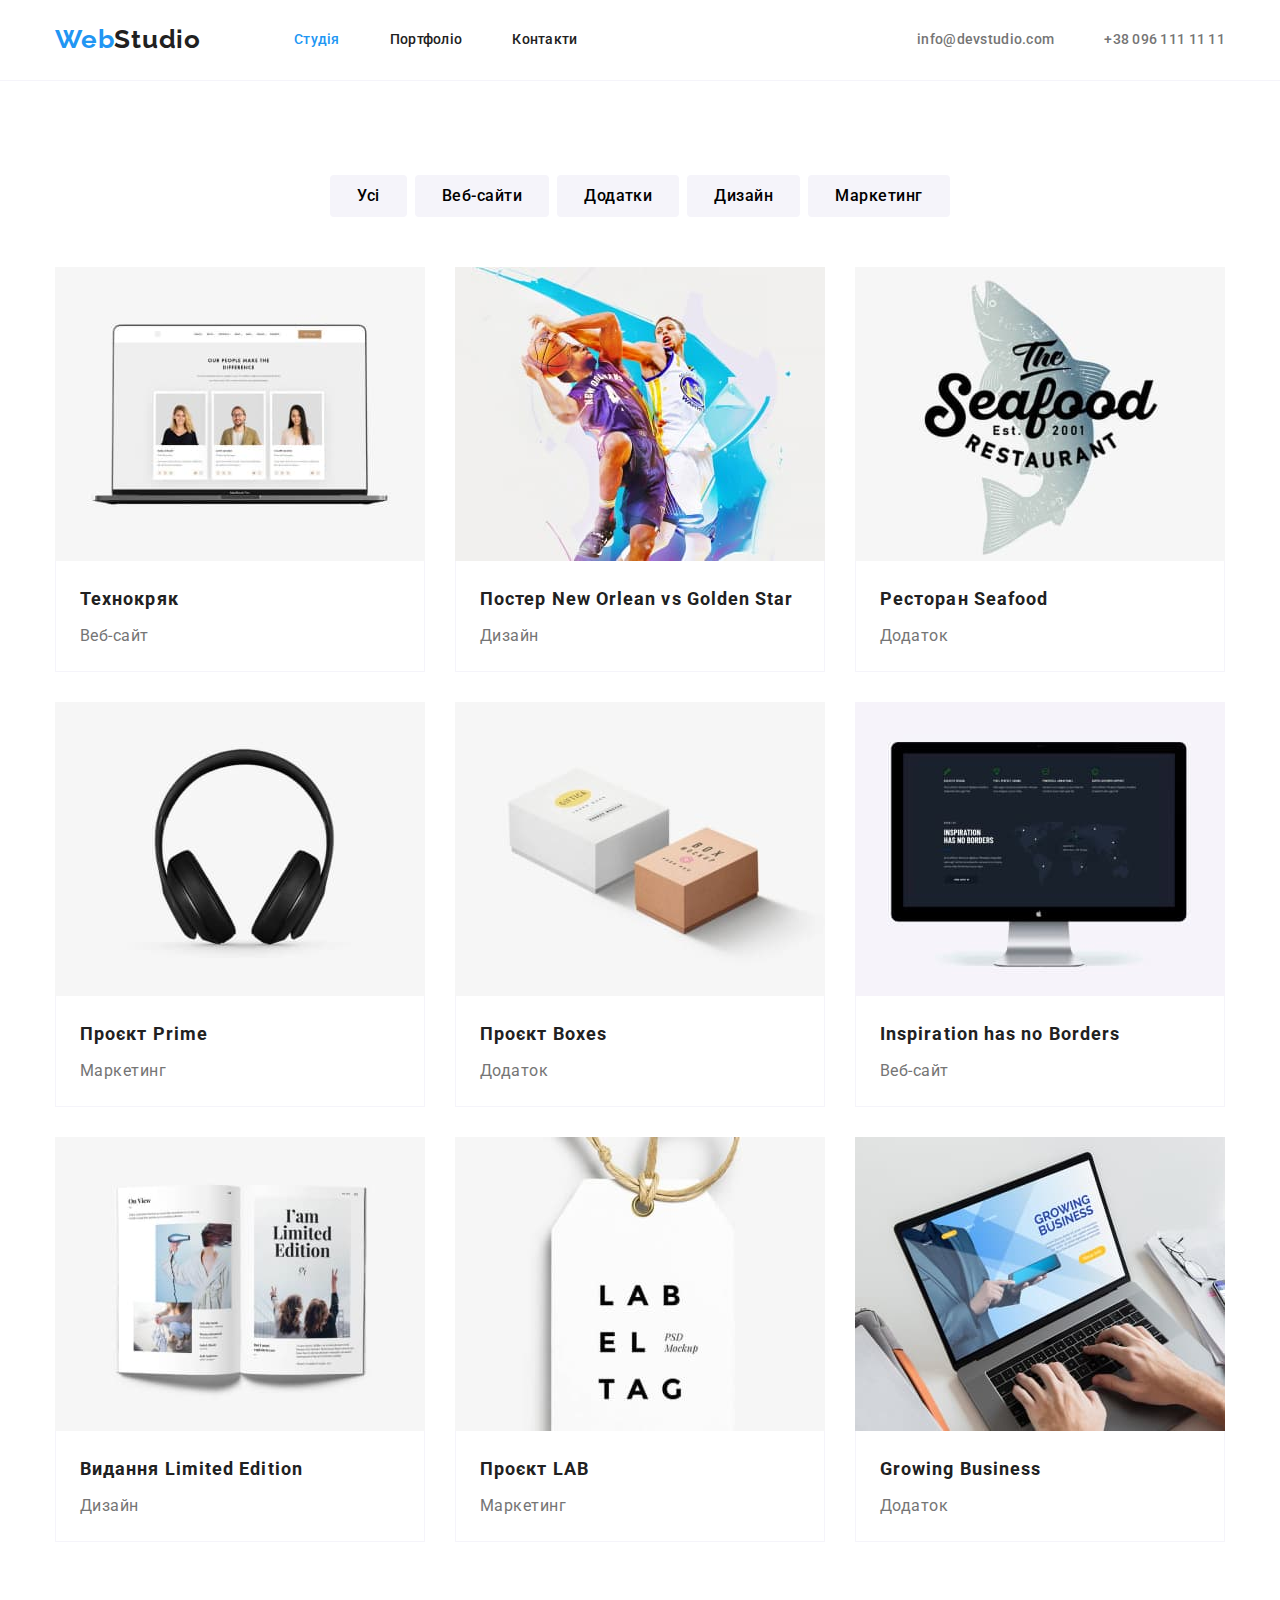
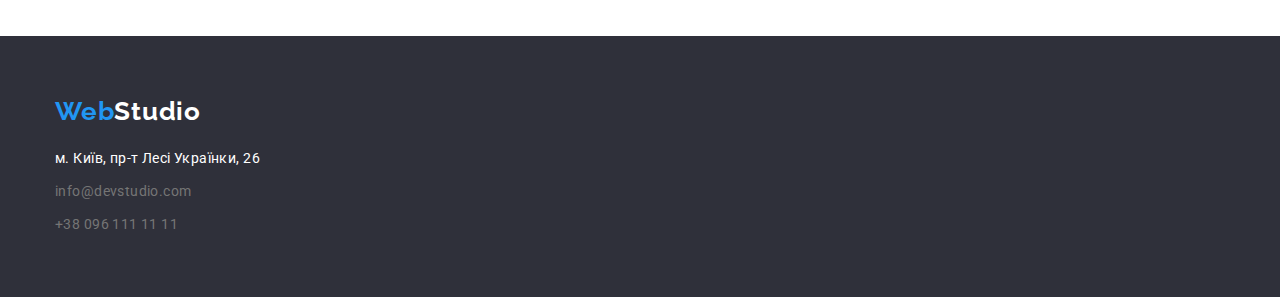
==== portfolio.html @ 6fe2d981 "init: clone repo from 3 module" ====
<!DOCTYPE html>
<html lang="uk">

<head>
	<meta charset="UTF-8">
	<meta http-equiv="X-UA-Compatible" content="IE=edge">
	<meta name="viewport" content="width=device-width, initial-scale=1.0">
	<title>WebStudio - послуги</title>
	<link rel="preconnect" href="https://fonts.googleapis.com">
	<link rel="preconnect" href="https://fonts.gstatic.com" crossorigin>
	<link rel="stylesheet" href="https://cdnjs.cloudflare.com/ajax/libs/modern-normalize/1.1.0/modern-normalize.min.css">
	<link href="https://fonts.googleapis.com/css2?family=Raleway:wght@700&family=Roboto:wght@400;500;700;900&display=swap"
		rel="stylesheet">
	<link rel="stylesheet" href="./css/styles.css">
</head>

<body>
	<header>
		<div class="container main-nav">
			<nav class="nav-bar">
				<a href="" class="logo"><span class="highlight-text">Web</span>Studio</a>
				<ul class="nav-links list">
					<li class="nav-link"><a href="./index.html" class="active">Студія</a></li>
					<li class="nav-link"><a href="./portfolio.html">Портфоліо</a></li>
					<li class="nav-link"><a href="">Контакти</a></li>
				</ul>
			</nav>
			<ul class="nav-links nav-contacts list">
				<li class="nav-link"><a href="mailto:info@devstudio.com">info@devstudio.com</a></li>
				<li class="nav-link"><a href="tel:+380961111111">+38 096 111 11 11</a></li>
			</ul>
		</div>
	</header>
	<main>
		<section class="gallery section">
			<div class="container">
				<h1 class="visually-hidden">Галерея наших робіт</h1>
				<ul class="gallery-buttons list">
					<li class="gallery-button"><button class="gallery-text" type="button">Усі</button></li>
					<li class="gallery-button"><button class="gallery-text" type="button">Веб-сайти</button></li>
					<li class="gallery-button"><button class="gallery-text" type="button">Додатки</button></li>
					<li class="gallery-button"><button class="gallery-text" type="button">Дизайн</button></li>
					<li class="gallery-button"><button class="gallery-text" type="button">Маркетинг</button></li>
				</ul>
				<ul class="projects list">
					<li class="projects-card">
						<a href="">
							<img src="./images/technokryak.jpg" alt="веб-сайт Технокряк на екрані ноутбука" width="370">
							<div class="projects-description">
								<h2 class="projects-title">Технокряк</h2>
								<p class="projects-name">Веб-сайт</p>
							</div>
						</a>
					</li>
					<li class="projects-card"><a href="">
							<img src="./images/basketball_poster.jpg" alt="баскетболісти постер" width="370">
							<div class="projects-description">
								<h2 class="projects-title">Постер New Orlean vs Golden Star</h2>
								<p class="projects-name">Дизайн</p>
							</div>
						</a>
					</li>
					<li class="projects-card"><a href="">
							<img src="./images/the_seafood_app.jpg" alt="логотип ресторану сіфуд" width="370">
							<div class="projects-description">
								<h2 class="projects-title">Ресторан Seafood</h2>
								<p class="projects-name">Додаток</p>
							</div>
						</a>
					</li>
					<li class="projects-card"><a href="">
							<img src="./images/prime_marketing.jpg" alt="навушники" width="370">
							<div class="projects-description">
								<h2 class="projects-title">Проєкт Prime</h2>
								<p class="projects-name">Маркетинг</p>
							</div>
						</a>
					</li>
					<li class="projects-card"><a href="">
							<img src="./images/boxes_app.jpg" alt="коробки" width="370">
							<div class="projects-description">
								<h2 class="projects-title">Проєкт Boxes</h2>
								<p class="projects-name">Додаток</p>
							</div>
						</a>
					</li>
					<li class="projects-card"><a href="">
							<img src="./images/inspiration_website.jpg" alt="веб-сайт на моніторі" width="370">
							<div class="projects-description">
								<h2 class="projects-title">Inspiration has no Borders</h2>
								<p class="projects-name">Веб-сайт</p>
							</div>
						</a>
					</li>
					<li class="projects-card"><a href="">
							<img src="./images/limited_edition_work.jpg" alt="видання лімітед едішен" width="370">
							<div class="projects-description">
								<h2 class="projects-title">Видання Limited Edition</h2>
								<p class="projects-name">Дизайн</p>
							</div>
						</a>
					</li>
					<li class="projects-card"><a href="">
							<img src="./images/lab_project.jpg" alt="бірка з логотипом проекту лаб" width="370">
							<div class="projects-description">
								<h2 class="projects-title">Проєкт LAB</h2>
								<p class="projects-name">Маркетинг</p>
							</div>
						</a>
					</li>
					<li class="projects-card"><a href="">
							<img src="./images/growing_business_app.jpg" alt="друк на клавіатурі ноутбука" width="370">
							<div class="projects-description">
								<h2 class="projects-title">Growing Business</h2>
								<p class="projects-name">Додаток</p>
							</div>
						</a>
					</li>
				</ul>
			</div>
		</section>

	</main>
	<footer>
		<div class="container">
			<a href="" class="logo logo-footer"><span class="highlight-text">Web</span>Studio</a>
			<address>
				<p class="footer-address">м. Київ, пр-т Лесі Українки, 26</p>
				<ul class="footer-contacts list">
					<li><a href="mailto:info@devstudio.com">info@devstudio.com</a></li>
					<li><a href="tel:+380961111111">+38 096 111 11 11</a></li>
				</ul>
			</address>
		</div>
	</footer>
</body>

</html>
---- css/styles.css ----
:root {
	--primary-color: #212121;
	--secondary-color: #757575;
	--highlighted-color: #2196F3;
	--white-color: #FFFFFF;
	--header-footer-background-color: #2F303A;
	--secondary-bg-color: #F5F4FA;
}

html {
	box-sizing: border-box;
}

*,
*::before,
*::after {
	box-sizing: inherit;
}

body {
	color: var(--primary-color);
	font-family: 'Roboto', sans-serif;
	font-size: 14px;
	letter-spacing: 0.03em;
}

img {
	display: block;
	max-width: 100%;
	height: auto;
}

ul {
	list-style: none;
	margin: 0;
}

h1,
h2,
h3,
h4,
h5,
h6,
p {
	margin: 0;
}

a {
	color: var(--primary-color);
	text-decoration: none;
}

header {
	border-bottom: 1px solid var(--secondary-bg-color);
}

.container {
	width: 1200px;
	padding: 0 15px;
	margin: 0 auto;
}

.section {
	padding-top: 94px;
	padding-bottom: 94px;
}

.main-nav {
	display: flex;
	align-items: center;
}

.logo {
	font-family: 'Raleway', sans-serif;
	font-weight: 700;
	font-size: 26px;
	line-height: 1.2;
	letter-spacing: 0.03em;
	align-self: center;
	display: block;
}

.highlight-text,
.active,
.nav-links a:hover,
.nav-links a:focus,
.nav-contacts a:hover,
.nav-contacts a:focus {
	color: var(--highlighted-color);
}

.list {
	padding: 0;
}

.nav-bar {
	display: flex;
}

.nav-bar>.nav-links {
	margin-left: 93px;
}

.nav-links {
	display: flex;
	font-weight: 500;
	line-height: 1.14;
	letter-spacing: 0.02em;
}

.nav-links a {
	display: block;
	padding-top: 32px;
	padding-bottom: 32px;
}

.nav-links .nav-link:not(:last-child) {
	margin-right: 50px;
}

.nav-links.nav-contacts {
	margin-left: auto;
}

.nav-contacts a,
.team-text {
	color: var(--secondary-color);
}

.hero {
	text-align: center;
	background-color: var(--header-footer-background-color);
	padding: 200px 0;
}

.hero h1 {
	width: 696px;
	margin: 0 auto;
	margin-bottom: 30px;
	font-weight: 900;
	font-size: 44px;
	line-height: 1.36;
	text-align: center;
	letter-spacing: 0.06em;
	text-transform: uppercase;
	color: var(--white-color);
}

.hero-button {
	padding: 10px 32px;

	color: var(--white-color);
	background-color: var(--highlighted-color);
	font-weight: 700;
	font-size: 16px;
	line-height: 1.87;
	text-align: center;
	letter-spacing: 0.06em;
	font-family: inherit;
	border-color: transparent;
	border-radius: 4px;
}

.visually-hidden {
	position: absolute;
	width: 1px;
	height: 1px;
	margin: -1px;
	border: 0;
	padding: 0;

	white-space: nowrap;
	clip-path: inset(100%);
	clip: rect(0 0 0 0);
	overflow: hidden;
}

.preferences-list,
.works-pictures,
.team-cards {
	display: flex;
}

.preferences-block {
	width: calc((100% - 90px) / 4);
	margin-right: 30px;
}

/* .preferences>.container {
	padding-top: 94px;
} */

.works.section {
	padding-top: 0;
}

.works-picture img {
	width: 370px;
}

.works-picture:not(:last-child),
.team-card:not(:last-child) {
	margin-right: 30px;
}

.preferences-block:last-child {
	margin-right: 0;
}

.preferences-header {
	margin-bottom: 10px;
	font-size: inherit;
	font-weight: 700;
	line-height: 1.14;
	text-transform: uppercase;
}

.preferences-text,
.footer-contacts a {
	line-height: 1.71;
	color: var(--secondary-color);
}

.footer-contacts li:not(:last-child) {
	margin-bottom: 9px;
}

.section-headers {
	margin-bottom: 50px;
	font-weight: 700;
	font-size: 36px;
	line-height: 1.18;
	text-align: center;
}

.team {
	background-color: var(--secondary-bg-color);
	font-size: 16px;
	line-height: 1.18;
}

.team-description {
	padding: 30px 0;
}

.team .team-card {
	width: 270px;
	text-align: center;
	background-color: var(--white-color);
	box-shadow: 0px 1px 3px rgba(0, 0, 0, 0.12), 0px 1px 1px rgba(0, 0, 0, 0.14), 0px 2px 1px rgba(0, 0, 0, 0.2);
	border-radius: 0px 0px 4px 4px;
}

.team .team-member {
	margin-bottom: 10px;
	font-weight: 500;
	font-size: 16px;
}

footer {
	background-color: var(--header-footer-background-color);
	padding-top: 60px;
	padding-bottom: 60px;
}

.footer-address {
	margin-bottom: 9px;
	line-height: 1.71;
}

.logo-footer {
	display: inline-block;
	margin-bottom: 20px;
}

.logo-footer,
.footer-address {
	color: var(--white-color);
}

address {
	font-style: normal;
}

.gallery-buttons {
	margin-bottom: 50px;
	display: flex;
	justify-content: center;
}

.gallery-text {
	padding: 6px 25px;
	background: var(--secondary-bg-color);
	font-family: inherit;
	font-weight: 500;
	font-size: 16px;
	line-height: 1.62;
	text-align: center;
	letter-spacing: 0.03em;
	cursor: pointer;
	border-color: transparent;
	border-radius: 4px;
}

.gallery-button+.gallery-button {
	margin-left: 8px;
}

.gallery-text:hover,
.gallery-text:focus {
	background: var(--highlighted-color);
	color: var(--white-color);
}

.projects {
	display: flex;
	flex-wrap: wrap;
}

.projects-card {
	margin-right: 30px;
	margin-bottom: 30px;
}

.projects-card:nth-child(3n) {
	margin-right: 0;
}

.projects-card:nth-last-child(-n + 3) {
	margin-bottom: 0;
}

.projects-title {
	font-weight: 700;
	font-size: 18px;
	line-height: 2;
	letter-spacing: 0.06em;
	margin-bottom: 4px;
}

.projects-card {
	width: 370px;
}

.projects-name {
	font-size: 16px;
	line-height: 1.88;
	letter-spacing: 0.03em;
	color: var(--secondary-color);
}

.projects-description {
	padding: 20px 24px;
	border: 1px solid var(--secondary-bg-color);
	border-top: none;
}
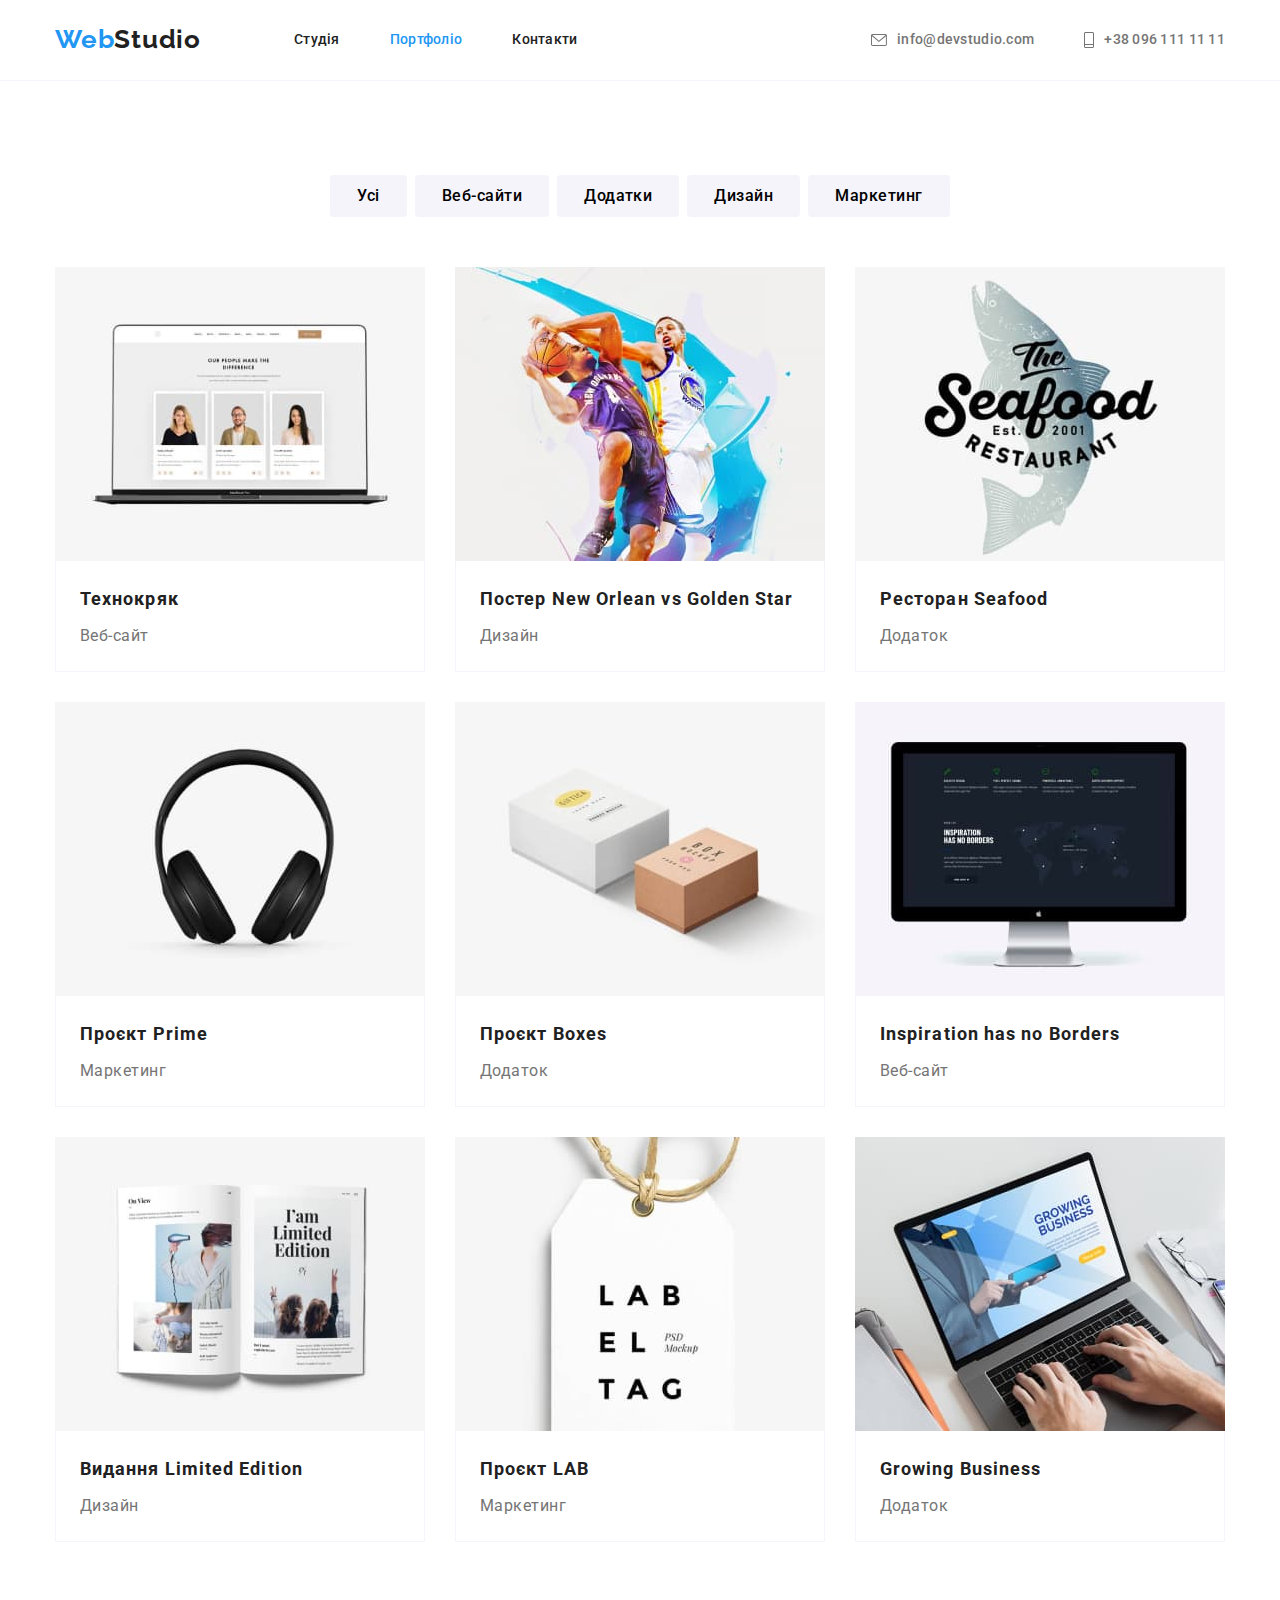
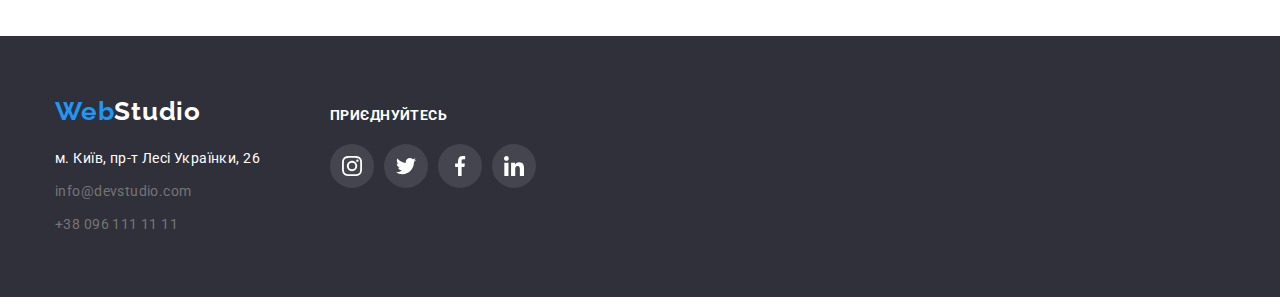
==== commit 1a06af53: "fix: add icons social-media" ====
--- a/portfolio.html
+++ b/portfolio.html
@@ -20,14 +20,28 @@
 			<nav class="nav-bar">
 				<a href="" class="logo"><span class="highlight-text">Web</span>Studio</a>
 				<ul class="nav-links list">
-					<li class="nav-link"><a href="./index.html" class="active">Студія</a></li>
-					<li class="nav-link"><a href="./portfolio.html">Портфоліо</a></li>
+					<li class="nav-link"><a href="./index.html">Студія</a></li>
+					<li class="nav-link"><a href="./portfolio.html" class="active">Портфоліо</a></li>
 					<li class="nav-link"><a href="">Контакти</a></li>
 				</ul>
 			</nav>
 			<ul class="nav-links nav-contacts list">
-				<li class="nav-link"><a href="mailto:info@devstudio.com">info@devstudio.com</a></li>
-				<li class="nav-link"><a href="tel:+380961111111">+38 096 111 11 11</a></li>
+				<li class="nav-link">
+					<a href="mailto:info@devstudio.com">
+						<svg class="icon-nav" width="16px" height="12px">
+							<use href="./images/symbol-defs.svg#icon-envelope"></use>
+						</svg>
+						<span>info@devstudio.com</span>
+					</a>
+				</li>
+				<li class="nav-link">
+					<a href="tel:+380961111111">
+						<svg class="icon-nav" width="10px" height="16px">
+							<use href="./images/symbol-defs.svg#icon-phone"></use>
+						</svg>
+						<span>+38 096 111 11 11</span>
+					</a>
+				</li>
 			</ul>
 		</div>
 	</header>
@@ -122,15 +136,50 @@
 
 	</main>
 	<footer>
-		<div class="container">
-			<a href="" class="logo logo-footer"><span class="highlight-text">Web</span>Studio</a>
-			<address>
-				<p class="footer-address">м. Київ, пр-т Лесі Українки, 26</p>
-				<ul class="footer-contacts list">
-					<li><a href="mailto:info@devstudio.com">info@devstudio.com</a></li>
-					<li><a href="tel:+380961111111">+38 096 111 11 11</a></li>
+		<div class="container footer-container">
+			<div class="footer-info">
+				<a href="" class="logo logo-footer"><span class="highlight-text">Web</span>Studio</a>
+				<address>
+					<p class="footer-address">м. Київ, пр-т Лесі Українки, 26</p>
+					<ul class="footer-contacts list">
+						<li><a href="mailto:info@devstudio.com">info@devstudio.com</a></li>
+						<li><a href="tel:+380961111111">+38 096 111 11 11</a></li>
+					</ul>
+				</address>
+			</div>
+			<div class="footer-social">
+				<p class="footer-join">приєднуйтесь</p>
+				<ul class="footer-social-contacts">
+					<li>
+						<a href="" class="footer-social-icon">
+							<svg width="20" height="20">
+								<use href="./images/symbol-defs.svg#icon-instagram"></use>
+							</svg>
+						</a>
+					</li>
+					<li>
+						<a href="" class="footer-social-icon">
+							<svg width="20" height="20">
+								<use href="./images/symbol-defs.svg#icon-twitter"></use>
+							</svg>
+						</a>
+					</li>
+					<li>
+						<a href="" class="footer-social-icon">
+							<svg width="20" height="20">
+								<use href="./images/symbol-defs.svg#icon-facebook"></use>
+							</svg>
+						</a>
+					</li>
+					<li>
+						<a href="" class="footer-social-icon">
+							<svg width="20" height="20">
+								<use href="./images/symbol-defs.svg#icon-linkedin"></use>
+							</svg>
+						</a>
+					</li>
 				</ul>
-			</address>
+			</div>
 		</div>
 	</footer>
 </body>
--- a/css/styles.css
+++ b/css/styles.css
@@ -3,8 +3,11 @@
 	--secondary-color: #757575;
 	--highlighted-color: #2196F3;
 	--white-color: #FFFFFF;
-	--header-footer-background-color: #2F303A;
+	--footer-background-color: #2F303A;
+	--header-background-color: #C4C4C4;
 	--secondary-bg-color: #F5F4FA;
+	--icon-color: #AFB1B8;
+	--icon-background-color: rgba(255, 255, 255, 0.1);
 }
 
 html {
@@ -70,6 +73,8 @@
 	align-items: center;
 }
 
+
+
 .logo {
 	font-family: 'Raleway', sans-serif;
 	font-weight: 700;
@@ -109,9 +114,10 @@
 }
 
 .nav-links a {
-	display: block;
 	padding-top: 32px;
 	padding-bottom: 32px;
+	display: inline-flex;
+	align-items: center;
 }
 
 .nav-links .nav-link:not(:last-child) {
@@ -127,10 +133,25 @@
 	color: var(--secondary-color);
 }
 
+.icon-nav {
+	margin-right: 10px;
+	fill: currentColor;
+}
+
+.icon-nav:hover,
+.icon-nav:focus {
+	fill: var(--highlighted-color);
+}
+
 .hero {
-	text-align: center;
-	background-color: var(--header-footer-background-color);
+	max-width: 1600px;
+	margin: 0 auto;
+	text-align: center;
 	padding: 200px 0;
+	background-color: var(--header-background-color);
+	background-image: linear-gradient(to left, rgba(47, 48, 58, 0.4), rgba(47, 48, 58, 0.4)), url(../images/hero_bg.jpg);
+	background-repeat: no-repeat;
+	background-position: center;
 }
 
 .hero h1 {
@@ -186,9 +207,15 @@
 	margin-right: 30px;
 }
 
-/* .preferences>.container {
-	padding-top: 94px;
-} */
+.preferences-container {
+	height: 120px;
+	background-color: var(--secondary-bg-color);
+	border-radius: 4px;
+	display: flex;
+	align-items: center;
+	justify-content: center;
+	margin-bottom: 30px;
+}
 
 .works.section {
 	padding-top: 0;
@@ -243,6 +270,10 @@
 	padding: 30px 0;
 }
 
+.team-text {
+	margin-bottom: 16px;
+}
+
 .team .team-card {
 	width: 270px;
 	text-align: center;
@@ -257,10 +288,89 @@
 	font-size: 16px;
 }
 
+.team-contacts,
+.footer-social-contacts {
+	display: inline-flex;
+	width: 206px;
+	padding: 0;
+	justify-content: space-between;
+}
+
+.social-icon,
+.footer-social-icon {
+	width: 44px;
+	height: 44px;
+	border-radius: 50%;
+	display: flex;
+	align-items: center;
+	justify-content: center;
+	fill: var(--icon-color);
+}
+
+.social-icon:hover,
+.social-icon:focus,
+.footer-social-icon:hover,
+.footer-social-icon:focus {
+	background-color: var(--highlighted-color);
+	fill: var(--white-color);
+}
+
+.clients-list {
+	display: flex;
+	justify-content: space-between;
+	align-items: center;
+}
+
+.clients-list li {
+	width: 170px;
+	height: 92px;
+}
+
+.clients-links {
+	display: flex;
+	align-items: center;
+	justify-content: center;
+	width: 170px;
+	height: 92px;
+	fill: var(--icon-color);
+	border: 1px solid var(--icon-color);
+	border-radius: 4px;
+}
+
+.clients-links:hover,
+.clients-links:focus {
+	border-color: var(--highlighted-color);
+	fill: var(--highlighted-color);
+}
+
 footer {
-	background-color: var(--header-footer-background-color);
+	background-color: var(--footer-background-color);
 	padding-top: 60px;
 	padding-bottom: 60px;
+}
+
+.footer-container {
+	display: flex;
+	align-items: baseline;
+}
+
+.footer-join {
+	font-size: 14px;
+	letter-spacing: 0.03em;
+	text-transform: uppercase;
+	font-weight: 700;
+	line-height: 1.14;
+	color: var(--white-color);
+	margin-bottom: 20px;
+}
+
+.footer-social {
+	margin-left: 70px;
+}
+
+.footer-social-icon {
+	background: var(--icon-background-color);
+	fill: var(--white-color);
 }
 
 .footer-address {
@@ -302,6 +412,11 @@
 	border-radius: 4px;
 }
 
+.gallery-button:hover,
+.gallery-button:focus {
+	box-shadow: 0px 3px 1px rgba(0, 0, 0, 0.1), 0px 1px 2px rgba(0, 0, 0, 0.08), 0px 2px 2px rgba(0, 0, 0, 0.12);
+}
+
 .gallery-button+.gallery-button {
 	margin-left: 8px;
 }
@@ -320,6 +435,7 @@
 .projects-card {
 	margin-right: 30px;
 	margin-bottom: 30px;
+	width: 370px;
 }
 
 .projects-card:nth-child(3n) {
@@ -338,8 +454,9 @@
 	margin-bottom: 4px;
 }
 
-.projects-card {
-	width: 370px;
+.projects-card:hover,
+.projects-card:focus {
+	box-shadow: 0px 1px 1px rgba(0, 0, 0, 0.12), 0px 4px 4px rgba(0, 0, 0, 0.06), 1px 4px 6px rgba(0, 0, 0, 0.16);
 }
 
 .projects-name {
